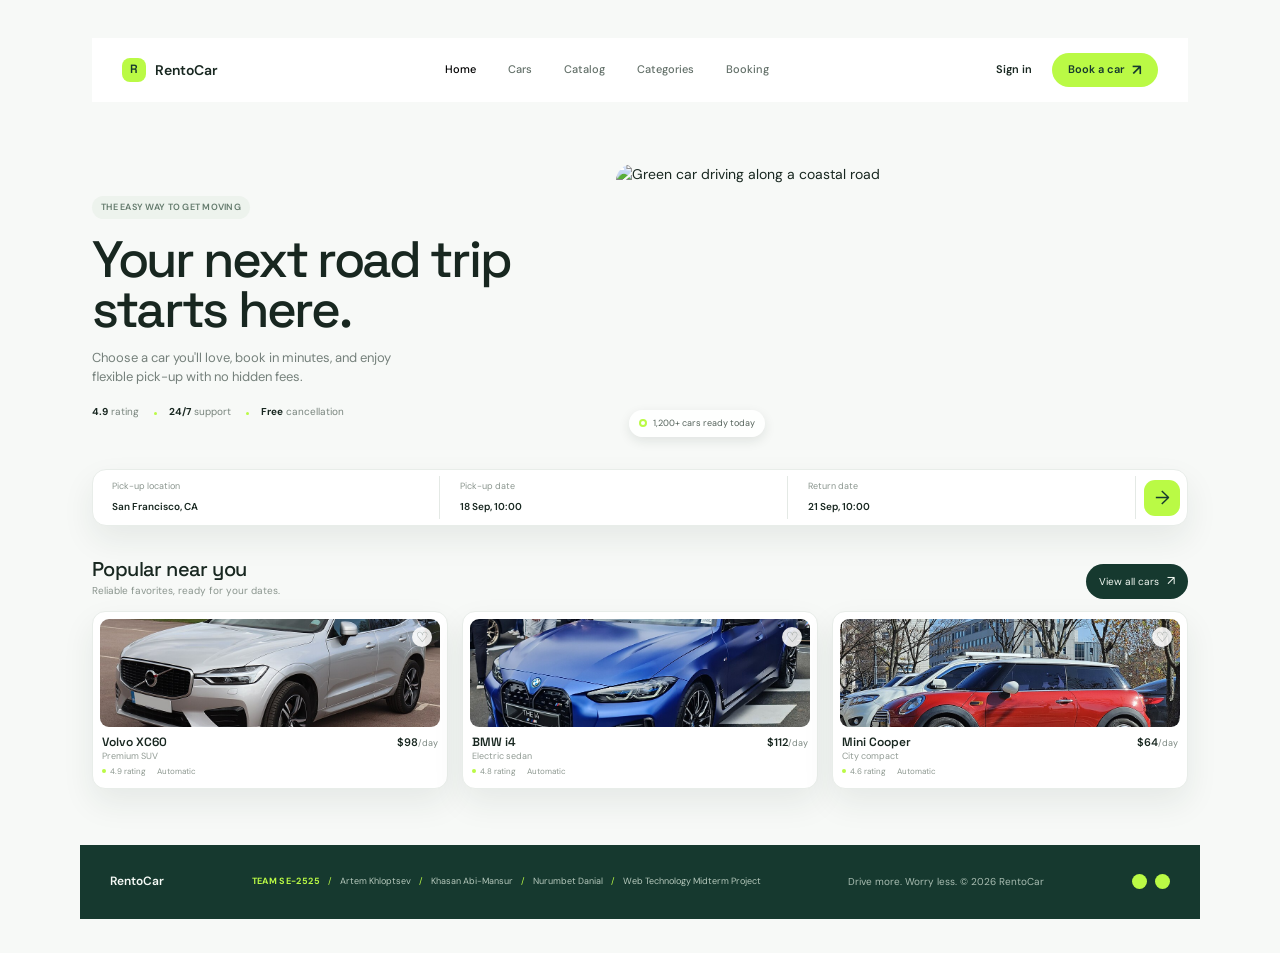
==== index.html @ f7f9e3fb "feat: add model-specific car photos" ====
<!doctype html>
<html lang="en">
  <head>
    <meta charset="UTF-8" />
    <meta name="viewport" content="width=device-width, initial-scale=1.0" />
    <meta
      name="description"
      content="RentoCar makes your next road trip easy with flexible car rentals." />
    <title>RentoCar | Your next road trip starts here</title>
    <link rel="preconnect" href="https://fonts.googleapis.com" />
    <link rel="preconnect" href="https://fonts.gstatic.com" crossorigin />
    <link
      href="https://fonts.googleapis.com/css2?family=DM+Sans:wght@400;500;600;700&family=Space+Grotesk:wght@500;600;700&display=swap"
      rel="stylesheet" />
    <link
      href="https://cdn.jsdelivr.net/npm/bootstrap@5.3.3/dist/css/bootstrap.min.css"
      rel="stylesheet" />
    <link rel="stylesheet" href="/assets/css/base.css" />
    <link rel="stylesheet" href="/assets/css/home.css" />
  </head>
  <body>
    <header class="site-header">
      <div class="container">
        <nav
          class="navbar navbar-expand-lg site-nav"
          aria-label="Main navigation">
          <a class="brand" href="index.html" aria-label="RentoCar home">
            <span class="brand-mark" aria-hidden="true">R</span>
            <span>RentoCar</span>
          </a>
          <button
            class="navbar-toggler"
            type="button"
            data-bs-toggle="collapse"
            data-bs-target="#mainMenu"
            aria-controls="mainMenu"
            aria-expanded="false"
            aria-label="Toggle navigation">
            <span class="navbar-toggler-icon"></span>
          </button>
          <div class="collapse navbar-collapse" id="mainMenu">
            <ul class="navbar-nav mx-auto gap-lg-3">
              <li class="nav-item">
                <a class="nav-link active" aria-current="page" href="index.html"
                  >Home</a
                >
              </li>
              <li class="nav-item">
                <a class="nav-link" href="cars.html">Cars</a>
              </li>
              <li class="nav-item">
                <a class="nav-link" href="catolog.html">Catalog</a>
              </li>
              <li class="nav-item">
                <a class="nav-link" href="categories.html">Categories</a>
              </li>
              <li class="nav-item">
                <a class="nav-link" href="booking.html">Booking</a>
              </li>
            </ul>
            <a class="sign-in" href="booking.html">Sign in</a>
            <a class="button button-primary nav-cta" href="booking.html"
              >Book a car <span aria-hidden="true">&#8599;</span></a
            >
          </div>
        </nav>
      </div>
    </header>

    <main>
      <section class="hero container" aria-labelledby="hero-title">
        <div class="hero-copy">
          <p class="eyebrow">The easy way to get moving</p>
          <h1 id="hero-title">Your next road trip<br />starts here.</h1>
          <p class="hero-description">
            Choose a car you'll love, book in minutes, and enjoy flexible
            pick-up with no hidden fees.
          </p>
          <ul class="trust-list" aria-label="RentoCar benefits">
            <li><strong>4.9</strong> rating</li>
            <li><strong>24/7</strong> support</li>
            <li><strong>Free</strong> cancellation</li>
          </ul>
        </div>
        <div class="hero-visual">
          <img
            src="https://images.unsplash.com/photo-1500530855697-b586d89ba3ee?auto=format&fit=crop&w=1200&q=85"
            alt="Green car driving along a coastal road" />
          <span class="availability-badge"
            ><span class="badge-dot" aria-hidden="true"></span> 1,200+ cars
            ready today</span
          >
        </div>
      </section>

      <section class="search-panel container" aria-label="Find a rental car">
        <form class="search-form" action="cars.html" method="get">
          <label class="search-field">
            <span>Pick-up location</span>
            <input
              type="text"
              name="location"
              value="San Francisco, CA"
              required />
          </label>
          <label class="search-field">
            <span>Pick-up date</span>
            <input type="text" name="pickup" value="18 Sep, 10:00" required />
          </label>
          <label class="search-field">
            <span>Return date</span>
            <input type="text" name="return" value="21 Sep, 10:00" required />
          </label>
          <button
            class="search-button"
            type="submit"
            aria-label="Search available cars">
            &#8594;
          </button>
        </form>
      </section>

      <section class="popular container" aria-labelledby="popular-title">
        <div class="section-heading">
          <div>
            <h2 id="popular-title">Popular near you</h2>
            <p>Reliable favorites, ready for your dates.</p>
          </div>
          <a class="text-link" href="cars.html"
            >View all cars <span aria-hidden="true">&#8599;</span></a
          >
        </div>
        <div class="car-grid">
          <article class="car-card">
            <div class="car-image-wrap">
              <img
                src="assets/images/cars/volvo_xc60.jpg"
                alt="Volvo XC60" />
              <button
                class="favorite-button"
                type="button"
                aria-label="Add Volvo XC60 to favorites">
                &#9825;
              </button>
            </div>
            <div class="car-details">
              <div>
                <h3>Volvo XC60</h3>
                <p>Premium SUV</p>
              </div>
              <strong>$98<small>/day</small></strong>
            </div>
            <div class="car-meta">
              <span>4.9 rating</span><span>Automatic</span>
            </div>
          </article>
          <article class="car-card">
            <div class="car-image-wrap">
              <img
                src="assets/images/cars/bmw_i4.jpg"
                alt="BMW i4" />
              <button
                class="favorite-button"
                type="button"
                aria-label="Add BMW i4 to favorites">
                &#9825;
              </button>
            </div>
            <div class="car-details">
              <div>
                <h3>BMW i4</h3>
                <p>Electric sedan</p>
              </div>
              <strong>$112<small>/day</small></strong>
            </div>
            <div class="car-meta">
              <span>4.8 rating</span><span>Automatic</span>
            </div>
          </article>
          <article class="car-card">
            <div class="car-image-wrap">
              <img
                src="assets/images/cars/mini_cooper.jpg"
                alt="Mini Cooper" />
              <button
                class="favorite-button"
                type="button"
                aria-label="Add Mini Cooper to favorites">
                &#9825;
              </button>
            </div>
            <div class="car-details">
              <div>
                <h3>Mini Cooper</h3>
                <p>City compact</p>
              </div>
              <strong>$64<small>/day</small></strong>
            </div>
            <div class="car-meta">
              <span>4.6 rating</span><span>Automatic</span>
            </div>
          </article>
        </div>
      </section>
    </main>

    <footer class="site-footer">
      <div class="container footer-content">
        <a class="footer-brand" href="index.html">RentoCar</a>
        <div class="footer-team">
          <span class="footer-team-label">Team SE-2525</span>
          <span>Artem Khloptsev</span>
          <span>Khasan Abi-Mansur</span>
          <span>Nurumbet Danial</span>
          <span>Web Technology Midterm Project</span>
        </div>
        <p>Drive more. Worry less. &copy; 2026 RentoCar</p>
        <div class="footer-dots" aria-hidden="true">
          <span></span><span></span>
        </div>
      </div>
    </footer>

    <script src="https://cdn.jsdelivr.net/npm/bootstrap@5.3.3/dist/js/bootstrap.bundle.min.js"></script>
  </body>
</html>
---- assets/css/base.css ----
:root {
  --ink: #182720;
  --muted: #75807b;
  --line: #e4e9e5;
  --paper: #f7f9f7;
  --white: #ffffff;
  --lime: #bafa45;
  --deep-green: #16392f;
  --container: 1120px;
  --radius-lg: 18px;
  --shadow: 0 14px 32px rgba(31, 54, 44, 0.08);
}

* {
  box-sizing: border-box;
}

html {
  scroll-behavior: smooth;
}

body {
  margin: 0;
  color: var(--ink);
  background: var(--paper);
  font-family: "DM Sans", sans-serif;
  font-size: 14px;
  line-height: 1.45;
}

h1,
h2,
h3,
p {
  margin-top: 0;
}
h1,
h2,
h3 {
  font-family: "Space Grotesk", sans-serif;
}
a {
  color: inherit;
  text-decoration: none;
}
img {
  display: block;
  max-width: 100%;
}

.container {
  max-width: var(--container);
}

.site-header {
  padding: 38px 0 0;
}
.site-nav {
  min-height: 64px;
  padding: 0 30px;
  background: var(--white);
}
.brand,
.footer-brand {
  display: inline-flex;
  align-items: center;
  gap: 9px;
  font-weight: 600;
}
.brand-mark {
  display: grid;
  width: 24px;
  height: 24px;
  place-items: center;
  border-radius: 8px;
  color: var(--deep-green);
  background: var(--lime);
  font-family: "Space Grotesk", sans-serif;
  font-size: 12px;
}
.nav-link {
  color: #637069;
  font-size: 11px;
  font-weight: 500;
}
.nav-link:hover,
.nav-link.active {
  color: var(--ink);
}
.sign-in {
  margin-right: 20px;
  font-size: 11px;
  font-weight: 600;
}
.button {
  display: inline-flex;
  align-items: center;
  justify-content: center;
  border: 0;
  border-radius: 999px;
  font-size: 11px;
  font-weight: 600;
  transition:
    transform 160ms ease,
    background 160ms ease;
}
.button:hover {
  transform: translateY(-2px);
}
.button-primary {
  min-height: 34px;
  padding: 0 16px;
  background: var(--lime);
  color: var(--deep-green);
}
.button-primary span {
  margin-left: 7px;
  font-size: 15px;
  line-height: 0;
}

.site-footer {
  margin-top: 56px;
  padding-bottom: 34px;
}
.footer-content {
  min-height: 74px;
  display: flex;
  align-items: center;
  justify-content: space-between;
  padding: 0 30px;
  color: #dce8df;
  background: var(--deep-green);
}
.footer-brand {
  color: #f6fbf7;
  font-size: 12px;
}
.footer-team {
  display: flex;
  align-items: center;
  justify-content: center;
  gap: 8px;
  color: #b6c9bd;
  font-size: 9px;
  text-align: center;
}
.footer-team span + span::before {
  margin-right: 8px;
  color: var(--lime);
  content: "/";
}
.footer-team-label {
  color: var(--lime);
  font-weight: 700;
  letter-spacing: 0.04em;
  text-transform: uppercase;
}
.footer-content p {
  margin: 0;
  color: #a9bdb2;
  font-size: 10px;
}
.footer-dots {
  display: flex;
  gap: 8px;
}
.footer-dots span {
  width: 15px;
  height: 15px;
  border-radius: 50%;
  background: var(--lime);
}

@media (max-width: 991px) {
  .site-header {
    padding-top: 20px;
  }
  .site-nav {
    padding: 0 20px;
  }
  .navbar-collapse {
    padding: 18px 0;
  }
  .navbar-nav {
    gap: 4px !important;
  }
  .sign-in {
    display: inline-block;
    margin: 14px 0;
  }
  .nav-cta {
    width: fit-content;
  }
}

@media (max-width: 575px) {
  .container {
    padding-right: 18px;
    padding-left: 18px;
  }
  .site-nav {
    margin: 0;
    padding: 0 16px;
  }
  .footer-content {
    min-height: 94px;
    padding: 20px 18px;
    align-items: flex-start;
    flex-wrap: wrap;
    gap: 12px;
  }
  .footer-content p {
    order: 3;
    flex-basis: 100%;
  }
  .footer-team {
    order: 2;
    flex-basis: 100%;
    flex-wrap: wrap;
    gap: 4px 8px;
    justify-content: flex-start;
    text-align: left;
  }
  .footer-team span + span::before {
    margin-right: 8px;
  }
}
---- assets/css/home.css ----
.hero {
  display: flex;
  align-items: center;
  gap: 56px;
  padding-top: 62px;
}
.hero-copy {
  flex: 0 1 45%;
}
.eyebrow {
  display: inline-block;
  margin-bottom: 16px;
  padding: 5px 9px;
  border-radius: 999px;
  color: #637a6c;
  background: #edf3ed;
  font-size: 9px;
  font-weight: 600;
  letter-spacing: 0.03em;
  text-transform: uppercase;
}
.hero h1 {
  margin-bottom: 13px;
  font-size: clamp(38px, 4vw, 54px);
  font-weight: 500;
  letter-spacing: -0.045em;
  line-height: 0.99;
}
.hero-description {
  max-width: 330px;
  margin-bottom: 18px;
  color: var(--muted);
  font-size: 13px;
}
.trust-list {
  display: flex;
  flex-wrap: wrap;
  gap: 15px;
  margin: 0;
  padding: 0;
  list-style: none;
  color: #78847d;
  font-size: 10px;
}
.trust-list li + li {
  position: relative;
  padding-left: 15px;
}
.trust-list li + li::before {
  position: absolute;
  left: 0;
  content: "";
  width: 3px;
  height: 3px;
  top: 7px;
  border-radius: 50%;
  background: var(--lime);
}
.trust-list strong {
  color: var(--ink);
}
.hero-visual {
  position: relative;
  flex: 1 1 55%;
}
.hero-visual img {
  width: 100%;
  height: 286px;
  border-radius: 17px;
  object-fit: cover;
}
.availability-badge {
  position: absolute;
  bottom: 13px;
  left: 13px;
  display: inline-flex;
  align-items: center;
  gap: 6px;
  padding: 7px 10px;
  border-radius: 999px;
  background: rgba(255, 255, 255, 0.94);
  box-shadow: 0 4px 12px rgba(18, 35, 27, 0.1);
  color: #55635b;
  font-size: 9px;
}
.badge-dot {
  width: 8px;
  height: 8px;
  border: 2px solid var(--lime);
  border-radius: 50%;
}

.search-panel {
  position: relative;
  z-index: 1;
  margin-top: 19px;
}
.search-form {
  display: flex;
  align-items: center;
  gap: 8px;
  padding: 6px 7px;
  border: 1px solid #e8ede9;
  border-radius: 14px;
  background: var(--white);
  box-shadow: var(--shadow);
}
.search-field {
  flex: 1;
  min-width: 0;
  padding: 4px 12px;
  border-right: 1px solid var(--line);
}
.search-field span {
  display: block;
  margin-bottom: 2px;
  color: #8a958e;
  font-size: 9px;
}
.search-field input {
  width: 100%;
  padding: 0;
  border: 0;
  outline: 0;
  color: var(--ink);
  background: transparent;
  font:
    600 10px "DM Sans",
    sans-serif;
}
.search-button {
  flex: 0 0 36px;
  width: 36px;
  height: 36px;
  border: 0;
  border-radius: 11px;
  color: var(--deep-green);
  background: var(--lime);
  font-size: 19px;
  cursor: pointer;
}

.popular {
  padding-top: 31px;
}
.section-heading {
  display: flex;
  align-items: flex-end;
  justify-content: space-between;
  margin-bottom: 12px;
}
.section-heading h2 {
  margin-bottom: 3px;
  font-size: 20px;
  font-weight: 500;
  letter-spacing: -0.03em;
}
.section-heading p {
  margin: 0;
  color: #8a958e;
  font-size: 10px;
}
.text-link {
  padding: 8px 13px;
  border-radius: 999px;
  color: #f5fbf5;
  background: var(--deep-green);
  font-size: 10px;
}
.text-link span {
  margin-left: 5px;
  font-size: 13px;
}
.car-grid {
  display: grid;
  grid-template-columns: repeat(3, minmax(0, 1fr));
  gap: 14px;
}
.car-card {
  padding: 7px 7px 10px;
  border: 1px solid #e8ede9;
  border-radius: 13px;
  background: var(--white);
  box-shadow: var(--shadow);
}
.car-image-wrap {
  position: relative;
}
.car-image-wrap img {
  width: 100%;
  height: 108px;
  border-radius: 9px;
  object-fit: cover;
}
.favorite-button {
  position: absolute;
  top: 8px;
  right: 8px;
  width: 20px;
  height: 20px;
  padding: 0;
  border: 0;
  border-radius: 50%;
  color: #87928b;
  background: rgba(255, 255, 255, 0.88);
  font-size: 14px;
  line-height: 20px;
  cursor: pointer;
}
.car-details {
  display: flex;
  justify-content: space-between;
  gap: 8px;
  padding: 8px 2px 3px;
}
.car-details h3 {
  margin-bottom: 1px;
  font-size: 12px;
  font-weight: 600;
}
.car-details p {
  margin: 0;
  color: #919b94;
  font-size: 9px;
}
.car-details > strong {
  white-space: nowrap;
  font-size: 11px;
  font-weight: 600;
}
.car-details small {
  color: #7b8780;
  font-size: 9px;
  font-weight: 400;
}
.car-meta {
  display: flex;
  gap: 11px;
  padding: 0 2px;
  color: #8c978f;
  font-size: 8px;
}
.car-meta span:first-child::before {
  display: inline-block;
  width: 4px;
  height: 4px;
  margin: 0 4px 1px 0;
  border-radius: 50%;
  background: var(--lime);
  content: "";
}

@media (max-width: 991px) {
  .hero {
    gap: 32px;
    padding-top: 42px;
  }
  .hero-visual img {
    height: 250px;
  }
}

@media (max-width: 575px) {
  .hero {
    display: block;
    padding-top: 36px;
  }
  .hero-copy {
    margin-bottom: 28px;
  }
  .hero h1 {
    font-size: 42px;
  }
  .hero-visual img {
    height: 230px;
  }
  .search-form {
    display: grid;
    grid-template-columns: 1fr 1fr;
    gap: 3px;
    padding: 8px;
  }
  .search-field {
    border-right: 0;
    border-bottom: 1px solid var(--line);
    padding: 6px 8px;
  }
  .search-field:last-of-type {
    grid-column: 1 / 3;
  }
  .search-button {
    grid-column: 2;
    grid-row: 2;
    justify-self: end;
    margin-top: -43px;
  }
  .section-heading {
    align-items: flex-start;
    gap: 15px;
  }
  .text-link {
    white-space: nowrap;
  }
  .car-grid {
    grid-template-columns: 1fr;
  }
  .car-image-wrap img {
    height: 170px;
  }
}
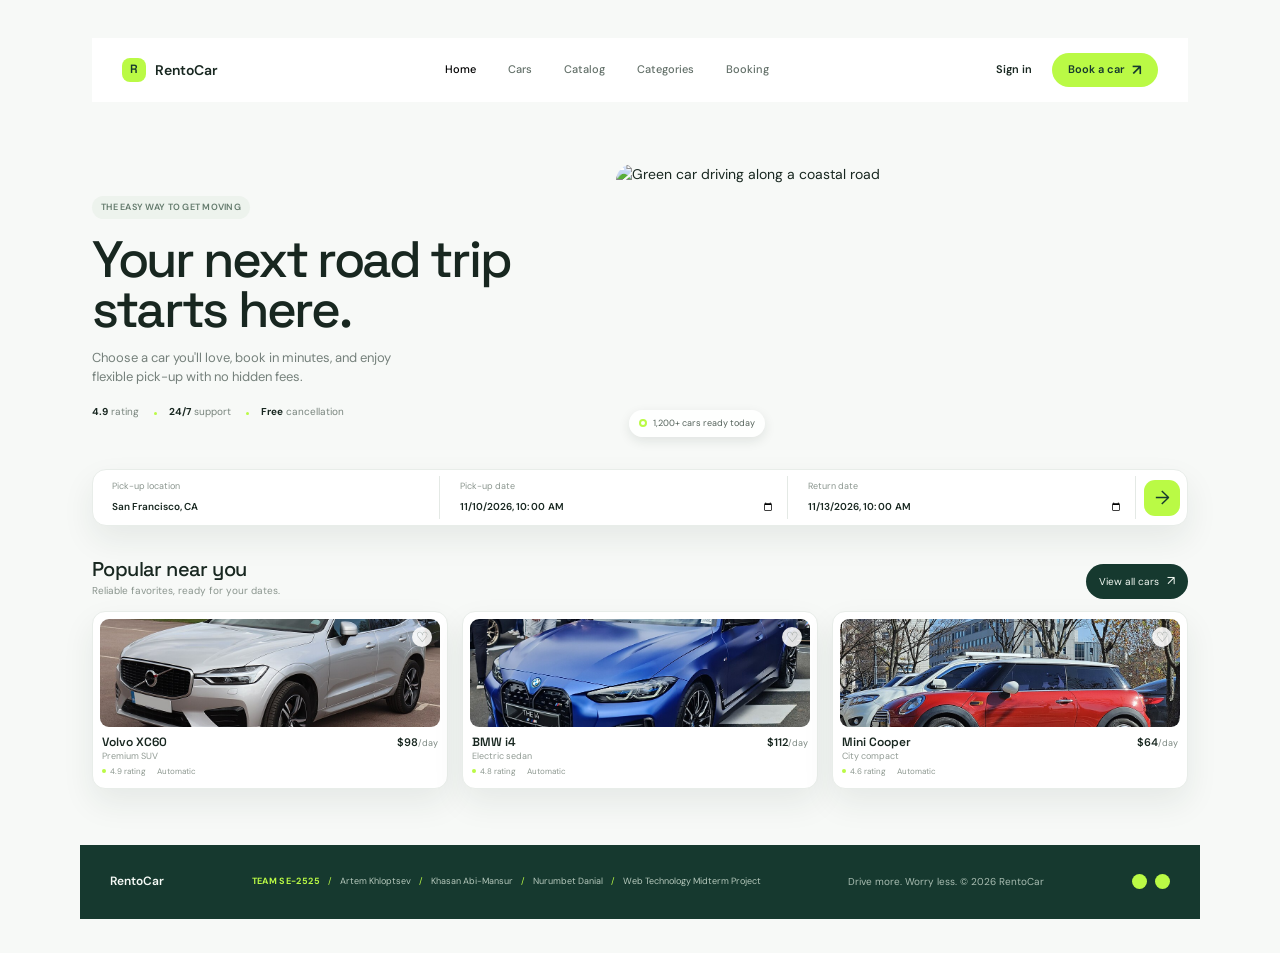
==== commit c292a252: "save trip details in home to use them in booking" ====
--- a/index.html
+++ b/index.html
@@ -105,11 +105,11 @@
           </label>
           <label class="search-field">
             <span>Pick-up date</span>
-            <input type="text" name="pickup" value="18 Sep, 10:00" required />
+            <input type="datetime-local" name="pickup" value="2026-11-10T10:00" required />
           </label>
           <label class="search-field">
             <span>Return date</span>
-            <input type="text" name="return" value="21 Sep, 10:00" required />
+            <input type="datetime-local" name="return" value="2026-11-13T10:00" required />
           </label>
           <button
             class="search-button"
@@ -222,5 +222,6 @@
     </footer>
 
     <script src="https://cdn.jsdelivr.net/npm/bootstrap@5.3.3/dist/js/bootstrap.bundle.min.js"></script>
+    <script src="assets/js/search.js"></script>
   </body>
 </html>
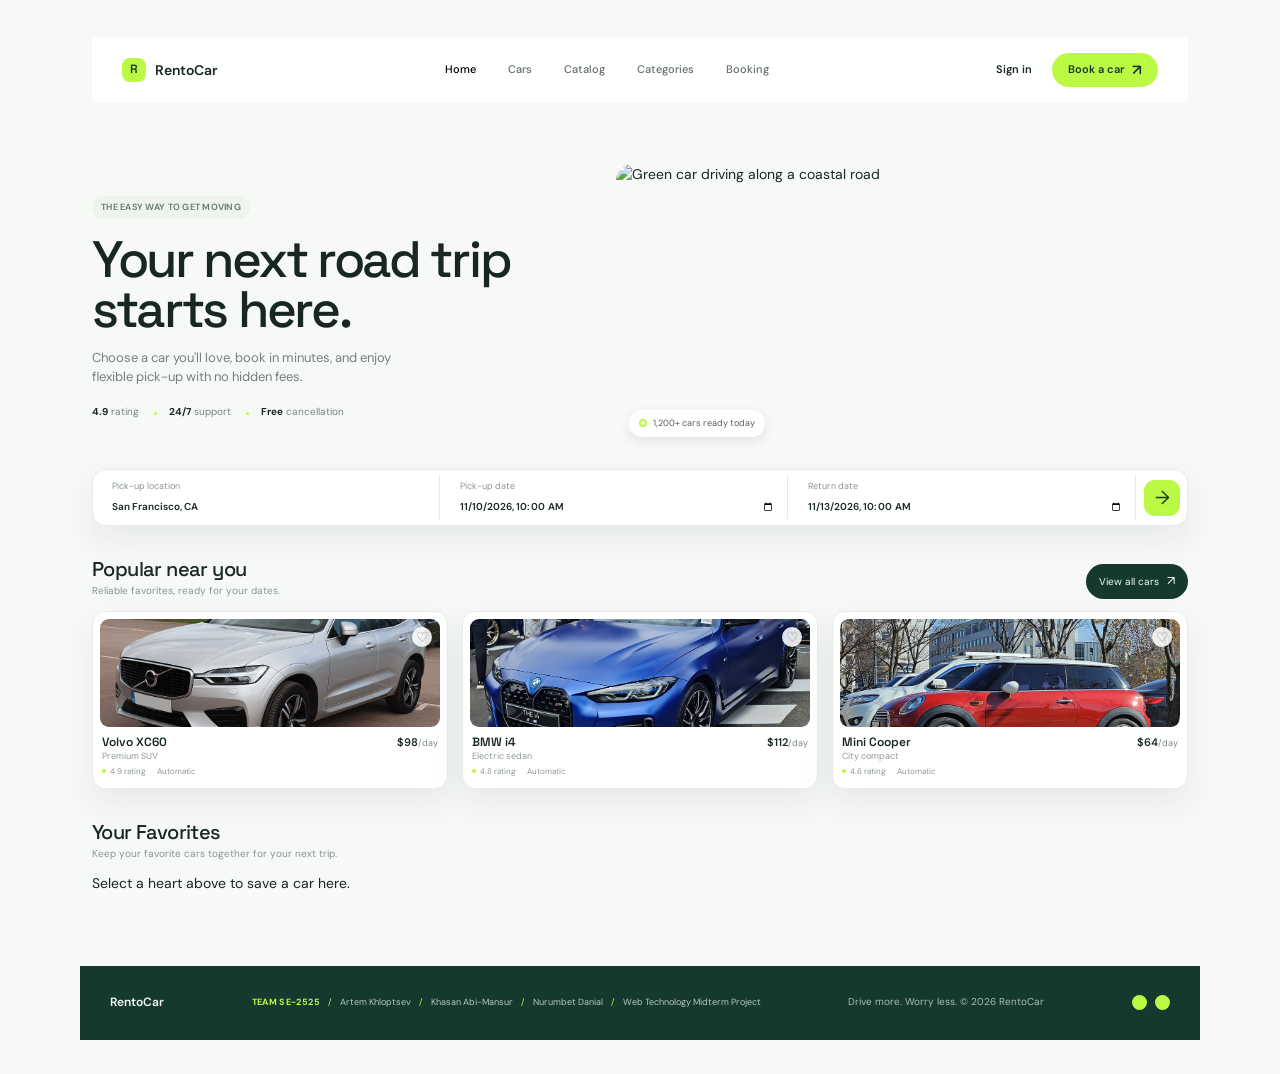
==== commit 81d35f4c: "included these new scripts in to the index" ====
--- a/index.html
+++ b/index.html
@@ -15,8 +15,10 @@
     <link
       href="https://cdn.jsdelivr.net/npm/bootstrap@5.3.3/dist/css/bootstrap.min.css"
       rel="stylesheet" />
-    <link rel="stylesheet" href="/assets/css/base.css" />
-    <link rel="stylesheet" href="/assets/css/home.css" />
+
+    
+    <link rel="stylesheet" href="assets/css/base.css" />
+    <link rel="stylesheet" href="assets/css/home.css" />
   </head>
   <body>
     <header class="site-header">
@@ -131,7 +133,8 @@
           >
         </div>
         <div class="car-grid">
-          <article class="car-card">
+
+          <article class="car-card" data-car-id="4">
             <div class="car-image-wrap">
               <img
                 src="assets/images/cars/volvo_xc60.jpg"
@@ -139,7 +142,8 @@
               <button
                 class="favorite-button"
                 type="button"
-                aria-label="Add Volvo XC60 to favorites">
+                aria-label="Volvo XC60 favorite"
+                aria-pressed="false">
                 &#9825;
               </button>
             </div>
@@ -154,7 +158,8 @@
               <span>4.9 rating</span><span>Automatic</span>
             </div>
           </article>
-          <article class="car-card">
+
+          <article class="car-card" data-car-id="5">
             <div class="car-image-wrap">
               <img
                 src="assets/images/cars/bmw_i4.jpg"
@@ -162,7 +167,8 @@
               <button
                 class="favorite-button"
                 type="button"
-                aria-label="Add BMW i4 to favorites">
+                aria-label="BMW i4 favorite"
+                aria-pressed="false">
                 &#9825;
               </button>
             </div>
@@ -177,7 +183,8 @@
               <span>4.8 rating</span><span>Automatic</span>
             </div>
           </article>
-          <article class="car-card">
+
+          <article class="car-card" data-car-id="6">
             <div class="car-image-wrap">
               <img
                 src="assets/images/cars/mini_cooper.jpg"
@@ -185,7 +192,8 @@
               <button
                 class="favorite-button"
                 type="button"
-                aria-label="Add Mini Cooper to favorites">
+                aria-label="Mini Cooper favorite"
+                aria-pressed="false">
                 &#9825;
               </button>
             </div>
@@ -202,7 +210,38 @@
           </article>
         </div>
       </section>
+
+      <section class="popular container" aria-labelledby="favorites-title">
+        <div class="section-heading">
+          <div>
+            <h2 id="favorites-title">Your Favorites</h2>
+            <p>Keep your favorite cars together for your next trip.</p>
+          </div>
+        </div>
+        <p id="favorites-empty" tabindex="-1">
+          Select a heart above to save a car here.
+        </p>
+        <div id="favorites-grid" class="car-grid"></div>
+      </section>
     </main>
+
+    
+    <template id="favorite-card-template">
+      <article class="car-card">
+        <div class="car-image-wrap">
+          <img loading="lazy" alt="" />
+          <button class="favorite-button" type="button"></button>
+        </div>
+        <div class="car-details">
+          <div>
+            <h3></h3>
+            <p></p>
+          </div>
+          <strong><span class="favorite-price"></span><small>/day</small></strong>
+        </div>
+        <div class="car-meta"><span></span></div>
+      </article>
+    </template>
 
     <footer class="site-footer">
       <div class="container footer-content">
@@ -223,5 +262,9 @@
 
     <script src="https://cdn.jsdelivr.net/npm/bootstrap@5.3.3/dist/js/bootstrap.bundle.min.js"></script>
     <script src="assets/js/search.js"></script>
+
+    
+    <script src="assets/js/carsData.js"></script>
+    <script src="assets/js/favorites.js"></script>
   </body>
-</html>
+</html>
--- a/assets/css/home.css
+++ b/assets/css/home.css
@@ -308,3 +308,7 @@
     height: 170px;
   }
 }
+
+.favorite-button[aria-pressed="true"] {
+  color: #fb2a62;
+}
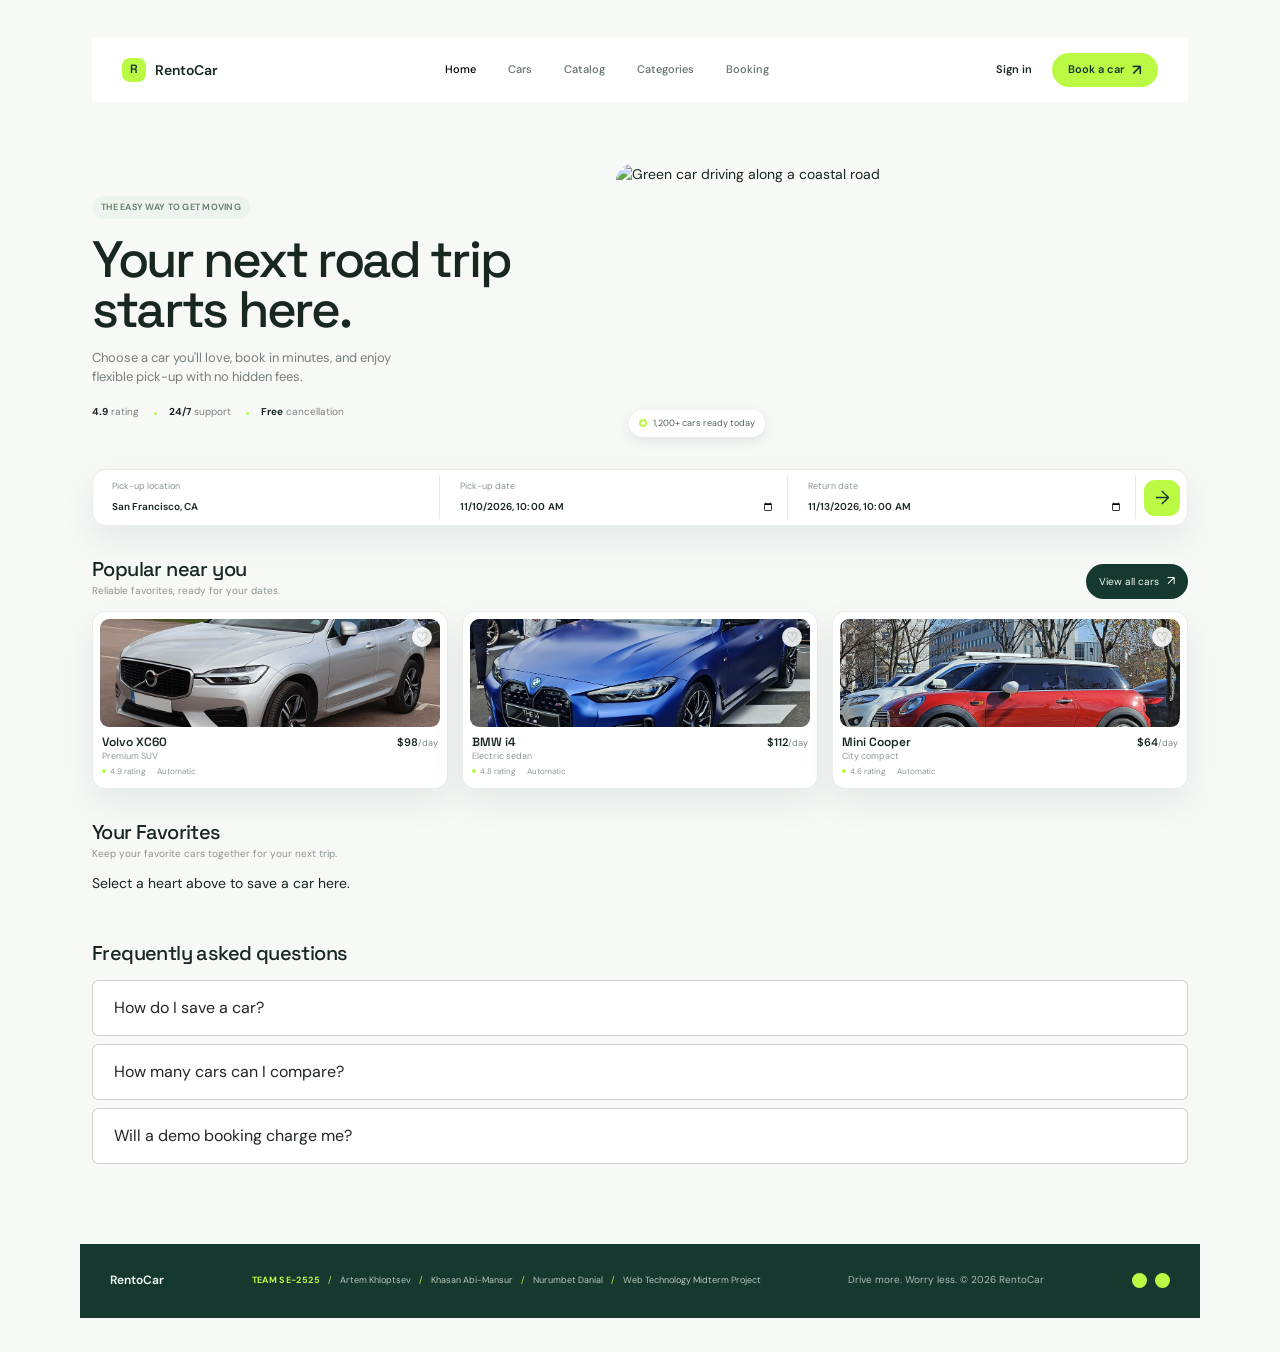
==== commit dd105127: "added FAQ in the home page" ====
--- a/index.html
+++ b/index.html
@@ -15,8 +15,6 @@
     <link
       href="https://cdn.jsdelivr.net/npm/bootstrap@5.3.3/dist/css/bootstrap.min.css"
       rel="stylesheet" />
-
-    
     <link rel="stylesheet" href="assets/css/base.css" />
     <link rel="stylesheet" href="assets/css/home.css" />
   </head>
@@ -133,7 +131,6 @@
           >
         </div>
         <div class="car-grid">
-
           <article class="car-card" data-car-id="4">
             <div class="car-image-wrap">
               <img
@@ -223,9 +220,61 @@
         </p>
         <div id="favorites-grid" class="car-grid"></div>
       </section>
+
+     
+      <section class="popular container pb-4" aria-labelledby="faq-title">
+        <div class="section-heading">
+          <h2 id="faq-title">Frequently asked questions</h2>
+        </div>
+
+        <div class="card p-2 mb-2">
+          <button
+            class="faq-question btn text-start"
+            type="button"
+            aria-expanded="false"
+            aria-controls="faq-saved">
+            How do I save a car?
+          </button>
+          <p class="faq-answer px-3 mb-2" id="faq-saved">
+            Select the heart on a car card. Your favorites are saved in this browser.
+          </p>
+        </div>
+
+        <div class="card p-2 mb-2">
+          <button
+            class="faq-question btn text-start"
+            type="button"
+            aria-expanded="false"
+            aria-controls="faq-compare">
+            How many cars can I compare?
+          </button>
+          <p class="faq-answer px-3 mb-2" id="faq-compare">
+            You can compare up to three cars on the Catalog page.
+          </p>
+        </div>
+
+        <div class="card p-2">
+          <button
+            class="faq-question btn text-start"
+            type="button"
+            aria-expanded="false"
+            aria-controls="faq-booking">
+            Will a demo booking charge me?
+          </button>
+          <p class="faq-answer px-3 mb-2" id="faq-booking">
+            The booking form demonstrates the rental process without collecting a payment.
+          </p>
+        </div>
+      </section>
     </main>
 
     
+    <div id="favorite-announcement" class="visually-hidden" role="status"></div>
+    <p
+      id="favorite-notice"
+      class="position-fixed bottom-0 end-0 m-3 p-3 rounded shadow bg-success text-white"
+      aria-hidden="true"></p>
+
     <template id="favorite-card-template">
       <article class="car-card">
         <div class="car-image-wrap">
@@ -262,9 +311,14 @@
 
     <script src="https://cdn.jsdelivr.net/npm/bootstrap@5.3.3/dist/js/bootstrap.bundle.min.js"></script>
     <script src="assets/js/search.js"></script>
-
-    
     <script src="assets/js/carsData.js"></script>
     <script src="assets/js/favorites.js"></script>
+
+    
+    <script
+      src="https://code.jquery.com/jquery-3.7.1.min.js"
+      integrity="sha256-/JqT3SQfawRcv/BIHPThkBvs0OEvtFFmqPF/lYI/Cxo="
+      crossorigin="anonymous"></script>
+    <script src="assets/js/jqueryUi.js"></script>
   </body>
 </html>
--- a/assets/css/home.css
+++ b/assets/css/home.css
@@ -311,4 +311,13 @@
 
 .favorite-button[aria-pressed="true"] {
   color: #fb2a62;
+}
+
+.faq-answer,
+#favorite-notice {
+  display: none;
+}
+
+#favorite-notice {
+  z-index: 10;
 }
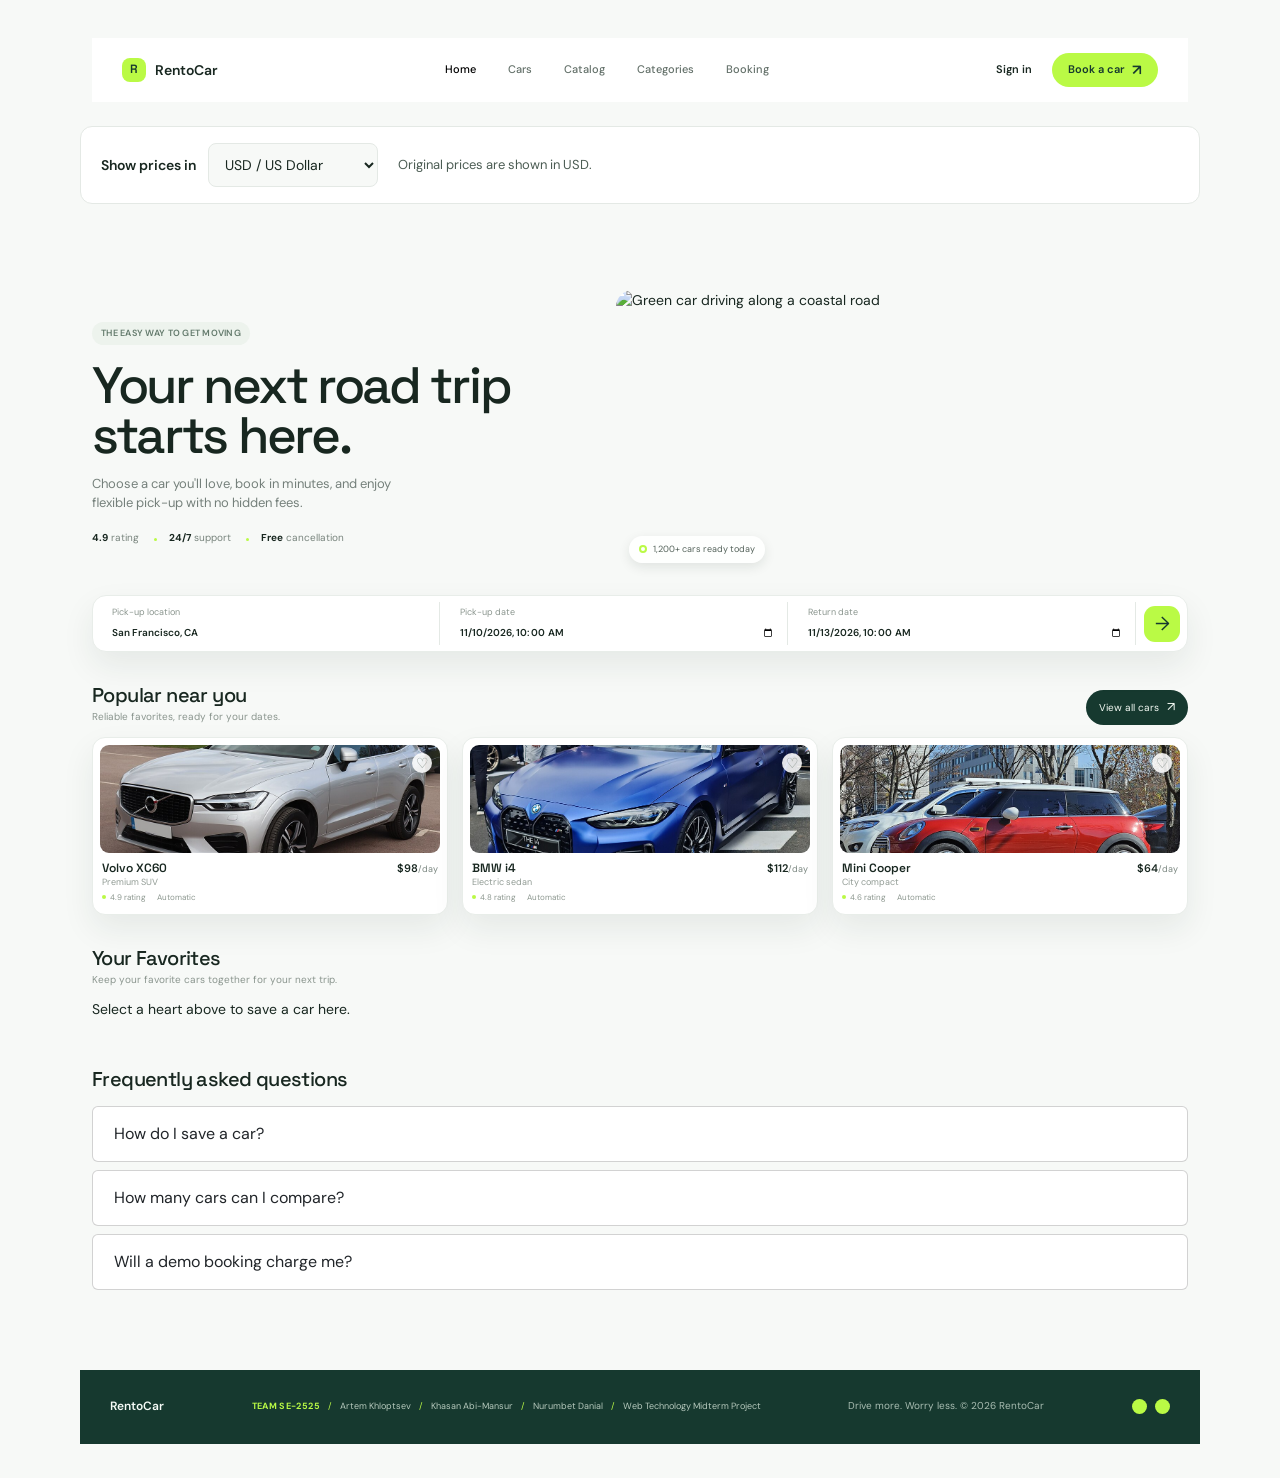
==== commit 6183154c: "feat(currency): convert catalog and booking prices" ====
--- a/index.html
+++ b/index.html
@@ -2,6 +2,7 @@
 <html lang="en">
   <head>
     <meta charset="UTF-8" />
+    <link rel="icon" type="image/svg+xml" href="assets/images/favicon.svg" />
     <meta name="viewport" content="width=device-width, initial-scale=1.0" />
     <meta
       name="description"
@@ -17,6 +18,7 @@
       rel="stylesheet" />
     <link rel="stylesheet" href="assets/css/base.css" />
     <link rel="stylesheet" href="assets/css/home.css" />
+    <link rel="stylesheet" href="assets/css/currency.css" />
   </head>
   <body>
     <header class="site-header">
@@ -68,6 +70,19 @@
     </header>
 
     <main>
+      <section class="currency-panel container" data-currency-panel aria-label="Price currency">
+        <div class="currency-control">
+          <label for="priceCurrency">Show prices in</label>
+          <select id="priceCurrency" data-currency-select aria-describedby="currencyStatus">
+            <option value="USD">USD / US Dollar</option>
+            <option value="EUR" disabled>EUR / Euro</option>
+            <option value="GBP" disabled>GBP / British Pound</option>
+          </select>
+        </div>
+        <p class="currency-status" id="currencyStatus" data-currency-status role="status" aria-live="polite" aria-atomic="true">Original prices are shown in USD.</p>
+        <button class="currency-retry" type="button" data-currency-retry hidden>Try again</button>
+      </section>
+
       <section class="hero container" aria-labelledby="hero-title">
         <div class="hero-copy">
           <p class="eyebrow">The easy way to get moving</p>
@@ -149,7 +164,7 @@
                 <h3>Volvo XC60</h3>
                 <p>Premium SUV</p>
               </div>
-              <strong>$98<small>/day</small></strong>
+              <strong><span data-price-usd="98">$98</span><small>/day</small></strong>
             </div>
             <div class="car-meta">
               <span>4.9 rating</span><span>Automatic</span>
@@ -174,7 +189,7 @@
                 <h3>BMW i4</h3>
                 <p>Electric sedan</p>
               </div>
-              <strong>$112<small>/day</small></strong>
+              <strong><span data-price-usd="112">$112</span><small>/day</small></strong>
             </div>
             <div class="car-meta">
               <span>4.8 rating</span><span>Automatic</span>
@@ -199,7 +214,7 @@
                 <h3>Mini Cooper</h3>
                 <p>City compact</p>
               </div>
-              <strong>$64<small>/day</small></strong>
+              <strong><span data-price-usd="64">$64</span><small>/day</small></strong>
             </div>
             <div class="car-meta">
               <span>4.6 rating</span><span>Automatic</span>
@@ -310,15 +325,19 @@
     </footer>
 
     <script src="https://cdn.jsdelivr.net/npm/bootstrap@5.3.3/dist/js/bootstrap.bundle.min.js"></script>
-    <script src="assets/js/search.js"></script>
-    <script src="assets/js/carsData.js"></script>
-    <script src="assets/js/favorites.js"></script>
 
     
     <script
       src="https://code.jquery.com/jquery-3.7.1.min.js"
       integrity="sha256-/JqT3SQfawRcv/BIHPThkBvs0OEvtFFmqPF/lYI/Cxo="
       crossorigin="anonymous"></script>
+      <script src="assets/js/services/storageService.js"></script>
+    <script src="assets/js/models/Car.js"></script>
+    <script src="assets/js/carsData.js"></script>
+    <script src="assets/js/services/currencyService.js"></script>
+    <script src="assets/js/search.js"></script>
+    <script src="assets/js/favorites.js"></script>
     <script src="assets/js/jqueryUi.js"></script>
+    <script src="assets/js/currencyUi.js"></script>
   </body>
 </html>
--- a/assets/css/currency.css
+++ b/assets/css/currency.css
@@ -0,0 +1,37 @@
+.currency-panel {
+  display: flex;
+  align-items: center;
+  flex-wrap: wrap;
+  gap: 12px 20px;
+  margin-top: 24px;
+  margin-bottom: 24px;
+  padding: 16px 20px;
+  background: var(--white);
+  border: 1px solid var(--line);
+  border-radius: 12px;
+}
+
+.currency-control { display: flex; align-items: center; gap: 12px; }
+.currency-control label { font-weight: 600; }
+.currency-control select, .currency-retry {
+  min-height: 44px;
+  padding: 8px 12px;
+  border: 1px solid var(--line);
+  border-radius: 8px;
+  color: var(--ink);
+  background: var(--paper);
+  font: inherit;
+}
+.currency-control select:focus-visible, .currency-retry:focus-visible {
+  outline: 2px solid var(--deep-green);
+  outline-offset: 3px;
+}
+.currency-status { flex: 1 1 280px; margin: 0; color: #4b5c53; font-size: 13px; }
+.currency-retry { cursor: pointer; font-weight: 600; }
+.currency-retry:hover { background: var(--lime); }
+.currency-panel [hidden] { display: none; }
+.currency-panel[data-state="error"], .currency-panel[data-state="empty"] { border-color: #a8b5ac; }
+@media (max-width: 575px) {
+  .currency-panel { padding: 16px; }
+  .currency-status { flex-basis: 100%; }
+}
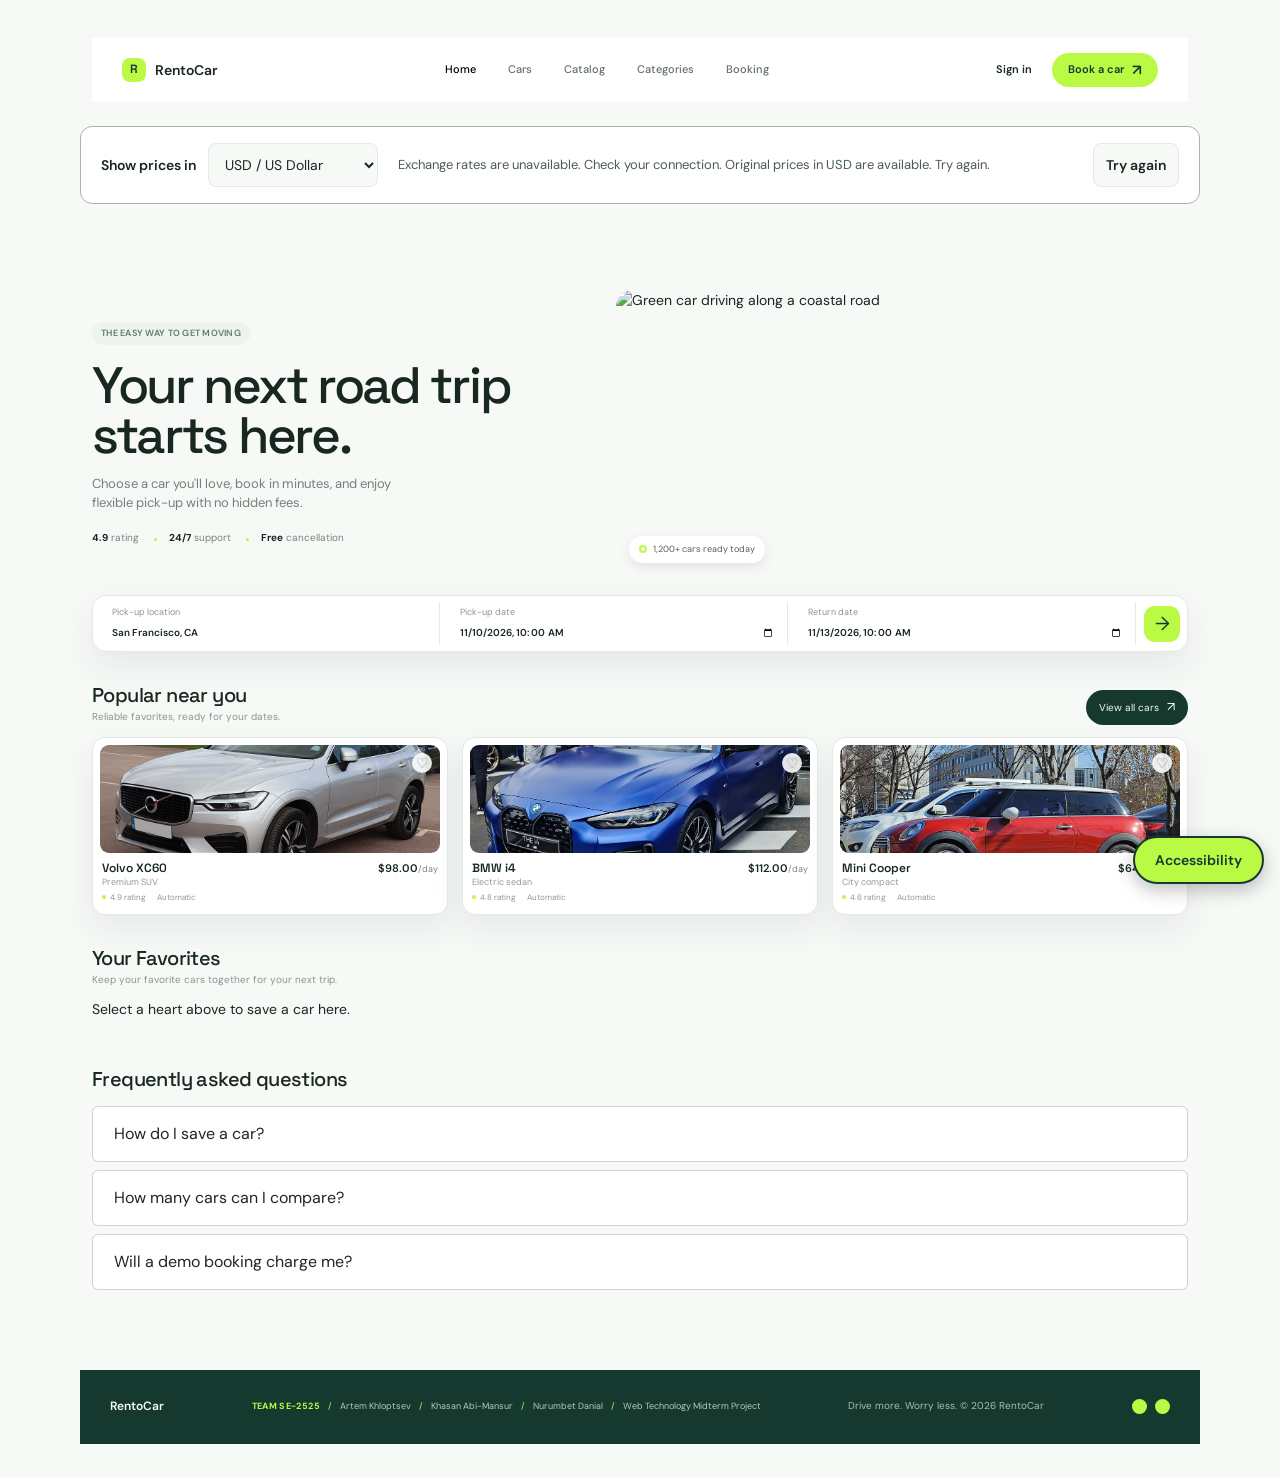
==== commit ceacf35d: "added persistent theme and text settings" ====
--- a/index.html
+++ b/index.html
@@ -19,6 +19,7 @@
     <link rel="stylesheet" href="assets/css/base.css" />
     <link rel="stylesheet" href="assets/css/home.css" />
     <link rel="stylesheet" href="assets/css/currency.css" />
+    <link rel="stylesheet" href="assets/css/preferences.css" />
   </head>
   <body>
     <header class="site-header">
@@ -339,5 +340,6 @@
     <script src="assets/js/favorites.js"></script>
     <script src="assets/js/jqueryUi.js"></script>
     <script src="assets/js/currencyUi.js"></script>
-  </body>
+      <script src="assets/js/accessibility.js"></script>
+</body>
 </html>
--- a/assets/css/base.css
+++ b/assets/css/base.css
@@ -58,7 +58,7 @@
 .site-nav {
   min-height: 64px;
   padding: 0 30px;
-  background: var(--white);
+  background: var(--surface, var(--white));
 }
 .brand,
 .footer-brand {
@@ -79,7 +79,7 @@
   font-size: 12px;
 }
 .nav-link {
-  color: #637069;
+  color: var(--text-soft, #637069);
   font-size: 11px;
   font-weight: 500;
 }
--- a/assets/css/home.css
+++ b/assets/css/home.css
@@ -12,8 +12,8 @@
   margin-bottom: 16px;
   padding: 5px 9px;
   border-radius: 999px;
-  color: #637a6c;
-  background: #edf3ed;
+  color: var(--text-soft, #637a6c);
+  background: var(--tint, #edf3ed);
   font-size: 9px;
   font-weight: 600;
   letter-spacing: 0.03em;
@@ -39,7 +39,7 @@
   margin: 0;
   padding: 0;
   list-style: none;
-  color: #78847d;
+  color: var(--text-soft, #78847d);
   font-size: 10px;
 }
 .trust-list li + li {
@@ -78,9 +78,9 @@
   gap: 6px;
   padding: 7px 10px;
   border-radius: 999px;
-  background: rgba(255, 255, 255, 0.94);
+  background: var(--surface-glass, rgba(255, 255, 255, 0.94));
   box-shadow: 0 4px 12px rgba(18, 35, 27, 0.1);
-  color: #55635b;
+  color: var(--text-soft, #55635b);
   font-size: 9px;
 }
 .badge-dot {
@@ -100,9 +100,9 @@
   align-items: center;
   gap: 8px;
   padding: 6px 7px;
-  border: 1px solid #e8ede9;
+  border: 1px solid var(--line);
   border-radius: 14px;
-  background: var(--white);
+  background: var(--surface, var(--white));
   box-shadow: var(--shadow);
 }
 .search-field {
@@ -114,7 +114,7 @@
 .search-field span {
   display: block;
   margin-bottom: 2px;
-  color: #8a958e;
+  color: var(--text-soft, #8a958e);
   font-size: 9px;
 }
 .search-field input {
@@ -157,7 +157,7 @@
 }
 .section-heading p {
   margin: 0;
-  color: #8a958e;
+  color: var(--text-soft, #8a958e);
   font-size: 10px;
 }
 .text-link {
@@ -178,9 +178,9 @@
 }
 .car-card {
   padding: 7px 7px 10px;
-  border: 1px solid #e8ede9;
+  border: 1px solid var(--line);
   border-radius: 13px;
-  background: var(--white);
+  background: var(--surface, var(--white));
   box-shadow: var(--shadow);
 }
 .car-image-wrap {
@@ -201,8 +201,8 @@
   padding: 0;
   border: 0;
   border-radius: 50%;
-  color: #87928b;
-  background: rgba(255, 255, 255, 0.88);
+  color: var(--text-soft, #87928b);
+  background: var(--surface-glass, rgba(255, 255, 255, 0.88));
   font-size: 14px;
   line-height: 20px;
   cursor: pointer;
@@ -220,7 +220,7 @@
 }
 .car-details p {
   margin: 0;
-  color: #919b94;
+  color: var(--text-soft, #919b94);
   font-size: 9px;
 }
 .car-details > strong {
@@ -229,7 +229,7 @@
   font-weight: 600;
 }
 .car-details small {
-  color: #7b8780;
+  color: var(--text-soft, #7b8780);
   font-size: 9px;
   font-weight: 400;
 }
@@ -237,7 +237,7 @@
   display: flex;
   gap: 11px;
   padding: 0 2px;
-  color: #8c978f;
+  color: var(--text-soft, #8c978f);
   font-size: 8px;
 }
 .car-meta span:first-child::before {
--- a/assets/css/currency.css
+++ b/assets/css/currency.css
@@ -6,7 +6,7 @@
   margin-top: 24px;
   margin-bottom: 24px;
   padding: 16px 20px;
-  background: var(--white);
+  background: var(--surface, var(--white));
   border: 1px solid var(--line);
   border-radius: 12px;
 }
@@ -26,7 +26,7 @@
   outline: 2px solid var(--deep-green);
   outline-offset: 3px;
 }
-.currency-status { flex: 1 1 280px; margin: 0; color: #4b5c53; font-size: 13px; }
+.currency-status { flex: 1 1 280px; margin: 0; color: var(--text-soft, #4b5c53); font-size: 13px; }
 .currency-retry { cursor: pointer; font-weight: 600; }
 .currency-retry:hover { background: var(--lime); }
 .currency-panel [hidden] { display: none; }
--- a/assets/css/preferences.css
+++ b/assets/css/preferences.css
@@ -0,0 +1,95 @@
+:root { --focus: #16392f; }
+
+html[data-theme="dark"] {
+  color-scheme: dark;
+  --ink: #e9f0ea;
+  --muted: #a9b7ae;
+  --line: #34443b;
+  --paper: #111a15;
+  --surface: #1a2620;
+  --surface-glass: rgba(26, 38, 32, 0.92);
+  --tint: #24342b;
+  --text-soft: #b4c2b9;
+  --danger: #ff8a80;
+  --focus: #bafa45;
+  --shadow: 0 14px 32px rgba(0, 0, 0, 0.45);
+  --link-accent: #bafa45;
+}
+
+html[data-theme="dark"] :is(.summary-category, .summary-price strong, .trip-change, .filter-reset,
+  .cars-empty, .results-note a, .category-link, .editor-book-link, .table-category, .car-category) {
+  color: var(--link-accent);
+}
+
+html[data-text-size="large"] body { zoom: 1.15; }
+html[data-text-size="xlarge"] body { zoom: 1.3; }
+
+.a11y-toggle {
+  position: fixed;
+  right: 16px;
+  bottom: 16px;
+  z-index: 2000;
+  min-height: 48px;
+  padding: 0 20px;
+  border: 2px solid #16392f;
+  border-radius: 999px;
+  color: #16392f;
+  background: #bafa45;
+  box-shadow: 0 6px 18px rgba(0, 0, 0, 0.25);
+  font: 600 14px "DM Sans", sans-serif;
+  cursor: pointer;
+}
+.a11y-toggle:hover { background: #cdfc78; }
+.a11y-toggle[aria-expanded="true"] { background: #16392f; color: #bafa45; border-color: #bafa45; }
+
+.a11y-panel {
+  position: fixed;
+  right: 16px;
+  bottom: 76px;
+  z-index: 2000;
+  width: min(320px, calc(100vw - 32px));
+  max-height: calc(100vh - 100px);
+  overflow-y: auto;
+  padding: 18px;
+  border: 1px solid var(--line);
+  border-radius: 16px;
+  color: var(--ink);
+  background: var(--surface, #fff);
+  box-shadow: 0 18px 40px rgba(0, 0, 0, 0.28);
+}
+.a11y-panel[hidden] { display: none; }
+.a11y-panel h2 { margin-bottom: 12px; font-size: 18px; font-weight: 500; }
+
+.a11y-group { margin: 0 0 14px; padding: 0; border: 0; min-width: 0; }
+.a11y-group legend { float: none; margin-bottom: 4px; padding: 0; font: 600 13px "DM Sans", sans-serif; color: var(--text-soft, #55635b); }
+.a11y-option {
+  display: flex;
+  align-items: center;
+  gap: 10px;
+  min-height: 44px;
+  padding: 0 10px;
+  border-radius: 10px;
+  cursor: pointer;
+  font-size: 14px;
+}
+.a11y-option:hover { background: var(--tint, #edf3ed); }
+.a11y-option input { width: 20px; height: 20px; margin: 0; accent-color: #16392f; }
+html[data-theme="dark"] .a11y-option input { accent-color: #bafa45; }
+
+.a11y-reset {
+  width: 100%;
+  min-height: 44px;
+  border: 1px solid var(--line);
+  border-radius: 10px;
+  color: var(--ink);
+  background: var(--tint, #edf3ed);
+  font: 600 14px "DM Sans", sans-serif;
+  cursor: pointer;
+}
+.a11y-reset:hover { border-color: var(--focus); }
+.a11y-status { min-height: 20px; margin: 10px 0 0; font-size: 13px; color: var(--text-soft, #4b5c53); }
+
+@media (max-width: 575px) {
+  .a11y-toggle { right: 12px; bottom: 12px; }
+  .a11y-panel { right: 12px; bottom: 72px; width: calc(100vw - 24px); }
+}
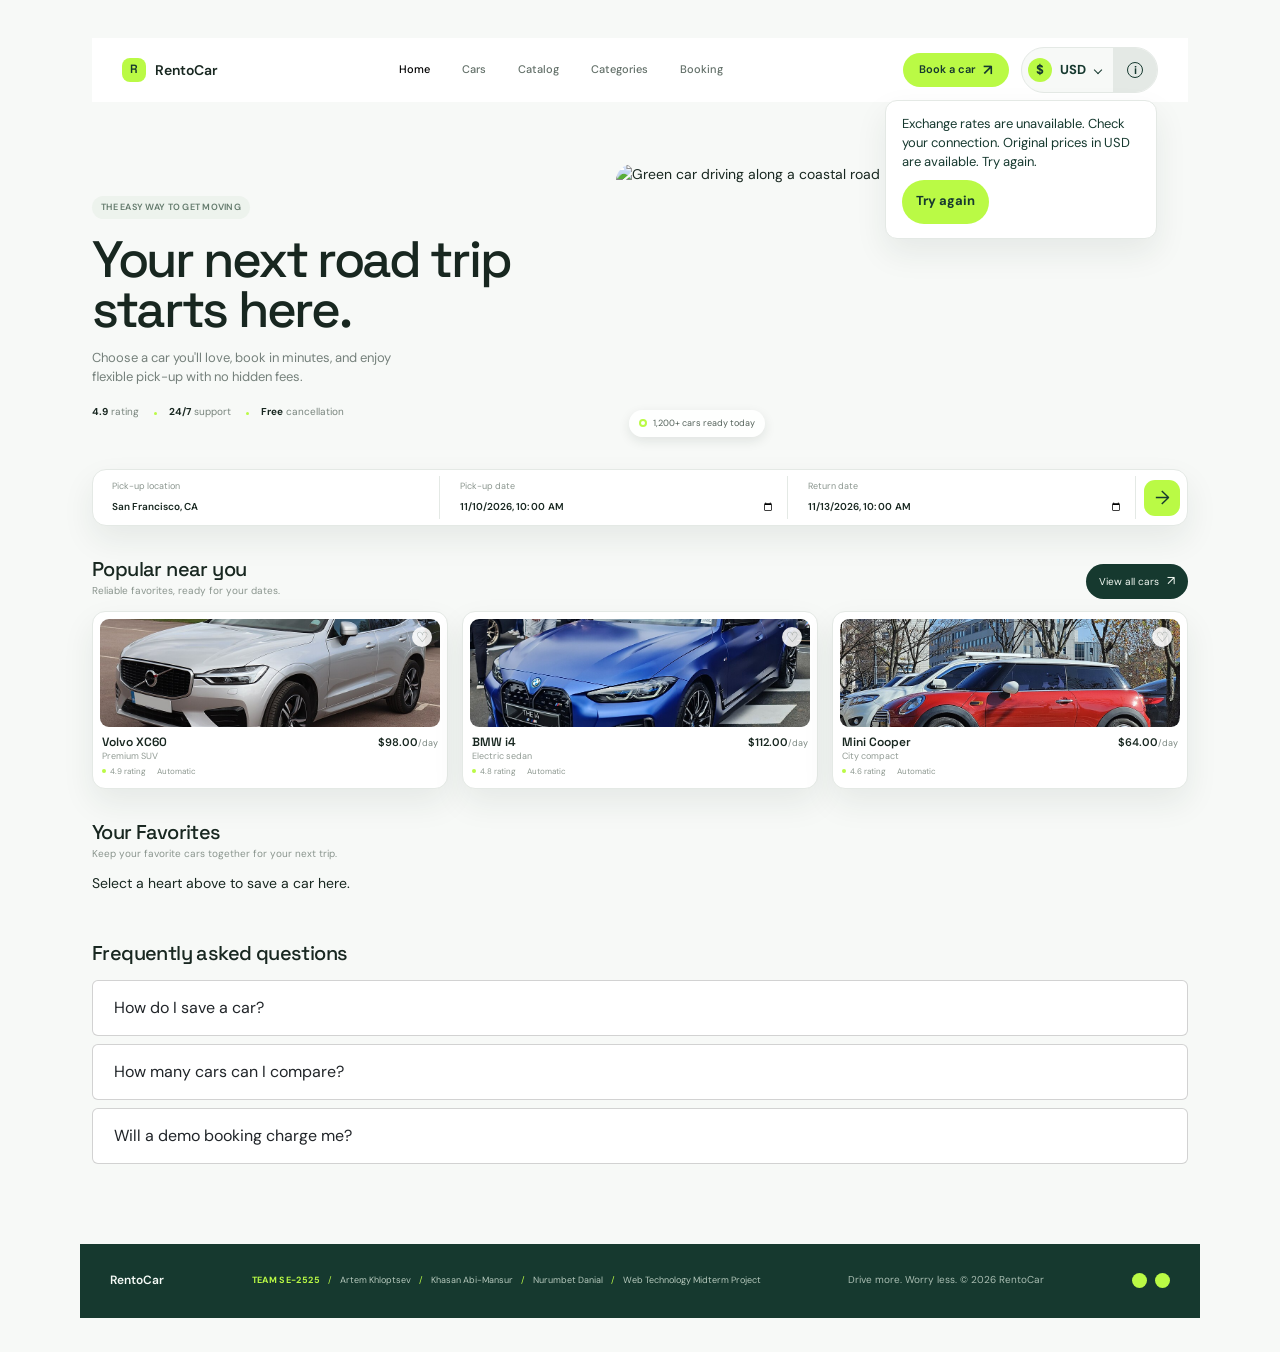
==== commit 263e45ff: "debug" ====
--- a/index.html
+++ b/index.html
@@ -19,7 +19,6 @@
     <link rel="stylesheet" href="assets/css/base.css" />
     <link rel="stylesheet" href="assets/css/home.css" />
     <link rel="stylesheet" href="assets/css/currency.css" />
-    <link rel="stylesheet" href="assets/css/preferences.css" />
   </head>
   <body>
     <header class="site-header">
@@ -31,6 +30,26 @@
             <span class="brand-mark" aria-hidden="true">R</span>
             <span>RentoCar</span>
           </a>
+          <div class="currency-panel" data-currency-panel>
+            <div class="dropdown currency-control">
+              <button class="currency-trigger" id="priceCurrency" type="button" data-bs-toggle="dropdown"
+                aria-label="Price currency (USD)" aria-expanded="false" aria-controls="currencyMenu"
+                aria-describedby="currencyStatus" disabled>
+                <span class="currency-symbol" data-currency-symbol aria-hidden="true">$</span>
+                <span data-currency-code>USD</span>
+              </button>
+              <div class="dropdown-menu currency-menu" id="currencyMenu" role="group" aria-labelledby="currencyMenuTitle">
+                <p class="currency-menu-title" id="currencyMenuTitle">Display currency</p>
+              </div>
+            </div>
+            <details class="currency-details">
+              <summary aria-label="Exchange rate details"><span aria-hidden="true">i</span></summary>
+              <div class="currency-popover">
+                <p class="currency-status" id="currencyStatus" data-currency-status role="status">Original prices are shown in USD.</p>
+                <button class="currency-retry" type="button" data-currency-retry hidden>Try again</button>
+              </div>
+            </details>
+          </div>
           <button
             class="navbar-toggler"
             type="button"
@@ -61,7 +80,6 @@
                 <a class="nav-link" href="booking.html">Booking</a>
               </li>
             </ul>
-            <a class="sign-in" href="booking.html">Sign in</a>
             <a class="button button-primary nav-cta" href="booking.html"
               >Book a car <span aria-hidden="true">&#8599;</span></a
             >
@@ -71,19 +89,6 @@
     </header>
 
     <main>
-      <section class="currency-panel container" data-currency-panel aria-label="Price currency">
-        <div class="currency-control">
-          <label for="priceCurrency">Show prices in</label>
-          <select id="priceCurrency" data-currency-select aria-describedby="currencyStatus">
-            <option value="USD">USD / US Dollar</option>
-            <option value="EUR" disabled>EUR / Euro</option>
-            <option value="GBP" disabled>GBP / British Pound</option>
-          </select>
-        </div>
-        <p class="currency-status" id="currencyStatus" data-currency-status role="status" aria-live="polite" aria-atomic="true">Original prices are shown in USD.</p>
-        <button class="currency-retry" type="button" data-currency-retry hidden>Try again</button>
-      </section>
-
       <section class="hero container" aria-labelledby="hero-title">
         <div class="hero-copy">
           <p class="eyebrow">The easy way to get moving</p>
@@ -340,6 +345,5 @@
     <script src="assets/js/favorites.js"></script>
     <script src="assets/js/jqueryUi.js"></script>
     <script src="assets/js/currencyUi.js"></script>
-      <script src="assets/js/accessibility.js"></script>
-</body>
-</html>+  </body>
+</html>
--- a/assets/css/currency.css
+++ b/assets/css/currency.css
@@ -1,37 +1,261 @@
 .currency-panel {
+  position: relative;
+  display: inline-flex;
+  align-items: center;
+  flex: none;
+  margin-inline-start: 12px;
+  border: 1px solid var(--line);
+  border-radius: 999px;
+  background: var(--paper);
+  color: var(--deep-green);
+  font-size: 0.8125rem;
+}
+
+.currency-panel .currency-control {
+  position: static;
+}
+
+.currency-symbol {
+  display: grid;
+  width: 24px;
+  height: 24px;
+  place-items: center;
+  border-radius: 50%;
+  background: var(--lime);
+  font-weight: 700;
+}
+
+.currency-trigger::after {
+  width: 6px;
+  height: 6px;
+  margin-inline-start: 1px;
+  border: solid currentColor;
+  border-width: 0 1.5px 1.5px 0;
+  transform: rotate(45deg);
+  content: "";
+}
+
+.currency-trigger,
+.currency-details summary {
+  min-height: 44px;
+  color: inherit;
+  cursor: pointer;
+}
+
+.currency-trigger {
   display: flex;
   align-items: center;
-  flex-wrap: wrap;
-  gap: 12px 20px;
-  margin-top: 24px;
-  margin-bottom: 24px;
-  padding: 16px 20px;
-  background: var(--surface, var(--white));
+  gap: 8px;
+  padding: 0 12px 0 6px;
+  border: 0;
+  border-radius: 999px 0 0 999px;
+  background: transparent;
+  font: inherit;
+  font-weight: 700;
+}
+
+.currency-trigger:disabled {
+  opacity: 0.65;
+  cursor: wait;
+}
+
+.currency-details summary {
+  position: relative;
+  display: grid;
+  width: 44px;
+  place-items: center;
+  border-radius: 0 999px 999px 0;
+  list-style: none;
+}
+
+.currency-details summary::-webkit-details-marker {
+  display: none;
+}
+
+.currency-details summary::before {
+  position: absolute;
+  inset-inline-start: 0;
+  height: 18px;
+  border-inline-start: 1px solid var(--line);
+  content: "";
+}
+
+.currency-details summary span {
+  display: grid;
+  width: 16px;
+  height: 16px;
+  place-items: center;
+  border: 1px solid currentColor;
+  border-radius: 50%;
+  font-size: 11px;
+  font-weight: 700;
+  line-height: 1;
+}
+
+.currency-trigger:enabled:hover,
+.currency-trigger[aria-expanded="true"],
+.currency-details summary:hover,
+.currency-details[open] summary {
+  background: var(--line);
+}
+
+.currency-trigger:focus-visible,
+.currency-details summary:focus-visible,
+.currency-retry:focus-visible {
+  outline: 2px solid var(--deep-green);
+  outline-offset: 2px;
+}
+
+.currency-menu.dropdown-menu,
+.currency-popover {
+  position: absolute;
+  z-index: 20;
+  inset-block-start: calc(100% + 8px);
+  inset-inline: auto 0;
+  width: min(17rem, calc(100vw - 68px));
+  margin: 0;
   border: 1px solid var(--line);
   border-radius: 12px;
-}
-
-.currency-control { display: flex; align-items: center; gap: 12px; }
-.currency-control label { font-weight: 600; }
-.currency-control select, .currency-retry {
+  background: var(--white);
+  color: var(--deep-green);
+  box-shadow: var(--shadow);
+}
+
+.currency-menu.dropdown-menu {
+  padding: 6px;
+  font-size: inherit;
+}
+
+.currency-menu-title {
+  margin: 0;
+  padding: 7px 10px;
+  font-weight: 700;
+}
+
+.currency-option.dropdown-item {
+  display: grid;
+  grid-template-columns: 32px 1fr 14px;
+  align-items: center;
+  gap: 10px;
+  min-height: 48px;
+  padding: 5px 10px;
+  border-radius: 8px;
+  color: var(--deep-green);
+  white-space: normal;
+}
+
+.currency-option[aria-pressed="true"],
+.currency-option:enabled:hover,
+.currency-option:focus-visible {
+  background: var(--paper);
+}
+
+.currency-option:focus-visible {
+  outline: 2px solid var(--deep-green);
+  outline-offset: -2px;
+}
+
+.currency-option:disabled {
+  opacity: 0.55;
+}
+
+.currency-option-symbol {
+  display: grid;
+  width: 32px;
+  height: 32px;
+  place-items: center;
+  border-radius: 8px;
+  background: var(--paper);
+  font-size: 1rem;
+  font-weight: 700;
+}
+
+.currency-option[aria-pressed="true"] .currency-option-symbol {
+  background: var(--lime);
+}
+
+.currency-option-label {
+  display: grid;
+}
+
+.currency-option-label span {
+  color: #637069;
+  font-size: 0.75rem;
+}
+
+.currency-option[aria-pressed="true"] .currency-option-check {
+  width: 7px;
+  height: 12px;
+  border: solid currentColor;
+  border-width: 0 2px 2px 0;
+  transform: rotate(45deg);
+}
+
+.currency-popover {
+  padding: 14px 16px;
+}
+
+.currency-status {
+  margin: 0;
+  white-space: pre-line;
+}
+
+.currency-retry {
   min-height: 44px;
-  padding: 8px 12px;
-  border: 1px solid var(--line);
-  border-radius: 8px;
-  color: var(--ink);
-  background: var(--paper);
+  margin-top: 8px;
+  padding: 0 14px;
+  border: 0;
+  border-radius: 999px;
+  background: var(--lime);
+  color: var(--deep-green);
   font: inherit;
-}
-.currency-control select:focus-visible, .currency-retry:focus-visible {
-  outline: 2px solid var(--deep-green);
-  outline-offset: 3px;
-}
-.currency-status { flex: 1 1 280px; margin: 0; color: var(--text-soft, #4b5c53); font-size: 13px; }
-.currency-retry { cursor: pointer; font-weight: 600; }
-.currency-retry:hover { background: var(--lime); }
-.currency-panel [hidden] { display: none; }
-.currency-panel[data-state="error"], .currency-panel[data-state="empty"] { border-color: #a8b5ac; }
-@media (max-width: 575px) {
-  .currency-panel { padding: 16px; }
-  .currency-status { flex-basis: 100%; }
-}
+  font-weight: 700;
+  cursor: pointer;
+}
+
+.currency-retry:hover {
+  background: var(--line);
+}
+
+@media (min-width: 992px) {
+  .currency-panel {
+    order: 1;
+  }
+}
+
+@media (max-width: 991.98px) {
+  .currency-panel {
+    position: static;
+    margin-inline: auto 8px;
+  }
+
+  .currency-panel + .navbar-toggler {
+    width: 44px;
+    height: 44px;
+    padding: 0;
+  }
+
+  .currency-menu.dropdown-menu,
+  .currency-popover {
+    inset-block-start: 100%;
+    inset-inline: auto 16px;
+  }
+}
+
+@media (max-width: 359px) {
+  .site-nav {
+    padding-inline: 12px;
+  }
+
+  .currency-panel {
+    margin-inline-end: 4px;
+  }
+
+  .currency-symbol {
+    display: none;
+  }
+
+  .currency-trigger {
+    padding-inline-start: 11px;
+  }
+}
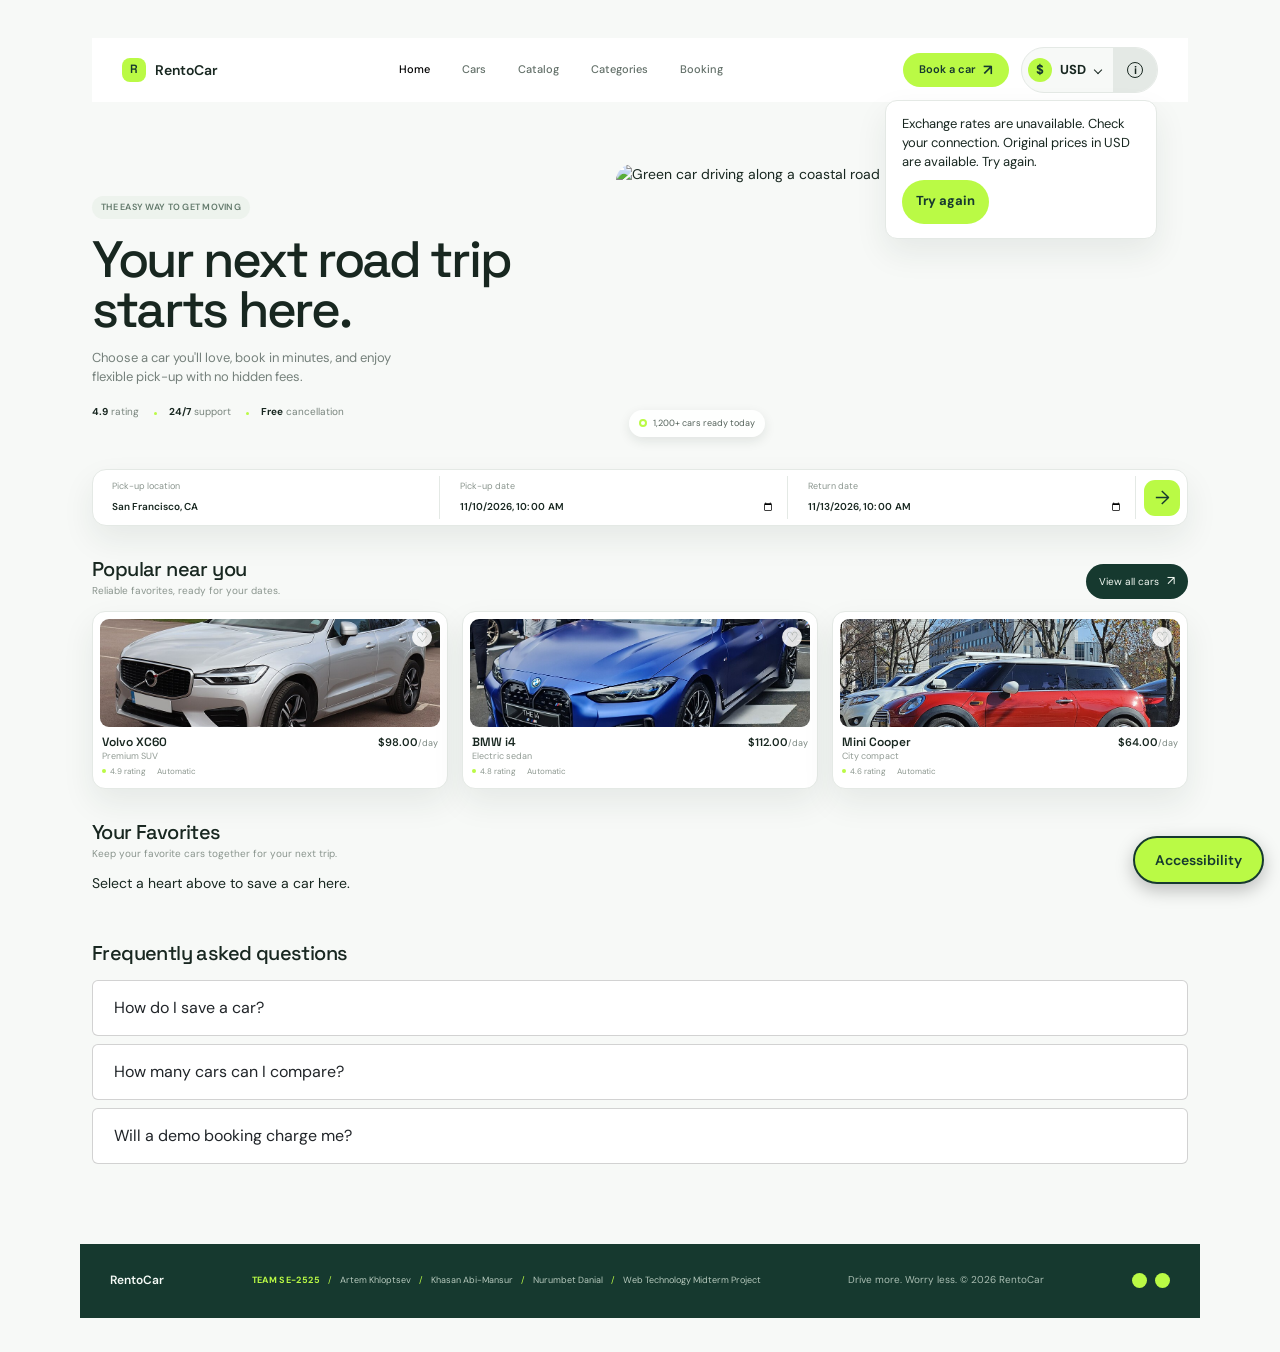
==== commit 7db38a35: "Merge currency selector updates into master" ====
--- a/index.html
+++ b/index.html
@@ -19,6 +19,7 @@
     <link rel="stylesheet" href="assets/css/base.css" />
     <link rel="stylesheet" href="assets/css/home.css" />
     <link rel="stylesheet" href="assets/css/currency.css" />
+    <link rel="stylesheet" href="assets/css/preferences.css" />
   </head>
   <body>
     <header class="site-header">
@@ -345,5 +346,6 @@
     <script src="assets/js/favorites.js"></script>
     <script src="assets/js/jqueryUi.js"></script>
     <script src="assets/js/currencyUi.js"></script>
+    <script src="assets/js/accessibility.js"></script>
   </body>
 </html>
--- a/assets/css/currency.css
+++ b/assets/css/currency.css
@@ -7,7 +7,7 @@
   border: 1px solid var(--line);
   border-radius: 999px;
   background: var(--paper);
-  color: var(--deep-green);
+  color: var(--ink);
   font-size: 0.8125rem;
 }
 
@@ -22,6 +22,7 @@
   place-items: center;
   border-radius: 50%;
   background: var(--lime);
+  color: var(--deep-green);
   font-weight: 700;
 }
 
@@ -96,13 +97,13 @@
 .currency-trigger[aria-expanded="true"],
 .currency-details summary:hover,
 .currency-details[open] summary {
-  background: var(--line);
+  background: var(--tint, var(--line));
 }
 
 .currency-trigger:focus-visible,
 .currency-details summary:focus-visible,
 .currency-retry:focus-visible {
-  outline: 2px solid var(--deep-green);
+  outline: 2px solid var(--focus, var(--deep-green));
   outline-offset: 2px;
 }
 
@@ -112,12 +113,13 @@
   z-index: 20;
   inset-block-start: calc(100% + 8px);
   inset-inline: auto 0;
-  width: min(17rem, calc(100vw - 68px));
+  width: 17rem;
+  min-width: 0;
   margin: 0;
   border: 1px solid var(--line);
   border-radius: 12px;
-  background: var(--white);
-  color: var(--deep-green);
+  background: var(--surface, var(--white));
+  color: var(--ink);
   box-shadow: var(--shadow);
 }
 
@@ -140,18 +142,18 @@
   min-height: 48px;
   padding: 5px 10px;
   border-radius: 8px;
-  color: var(--deep-green);
+  color: var(--ink);
   white-space: normal;
 }
 
 .currency-option[aria-pressed="true"],
 .currency-option:enabled:hover,
 .currency-option:focus-visible {
-  background: var(--paper);
+  background: var(--tint, var(--paper));
 }
 
 .currency-option:focus-visible {
-  outline: 2px solid var(--deep-green);
+  outline: 2px solid var(--focus, var(--deep-green));
   outline-offset: -2px;
 }
 
@@ -172,6 +174,7 @@
 
 .currency-option[aria-pressed="true"] .currency-option-symbol {
   background: var(--lime);
+  color: var(--deep-green);
 }
 
 .currency-option-label {
@@ -179,7 +182,7 @@
 }
 
 .currency-option-label span {
-  color: #637069;
+  color: var(--text-soft, #637069);
   font-size: 0.75rem;
 }
 
@@ -197,6 +200,7 @@
 
 .currency-status {
   margin: 0;
+  color: var(--text-soft, var(--ink));
   white-space: pre-line;
 }
 
@@ -214,7 +218,8 @@
 }
 
 .currency-retry:hover {
-  background: var(--line);
+  background: var(--tint, var(--line));
+  color: var(--ink);
 }
 
 @media (min-width: 992px) {
@@ -239,6 +244,7 @@
   .currency-popover {
     inset-block-start: 100%;
     inset-inline: auto 16px;
+    width: min(17rem, calc(100% - 32px));
   }
 }
 
--- a/assets/css/preferences.css
+++ b/assets/css/preferences.css
@@ -0,0 +1,124 @@
+:root { --focus: #16392f; }
+
+html[data-theme="dark"] {
+  color-scheme: dark;
+  --ink: #e9f0ea;
+  --muted: #a9b7ae;
+  --line: #34443b;
+  --paper: #111a15;
+  --surface: #1a2620;
+  --surface-glass: rgba(26, 38, 32, 0.92);
+  --tint: #24342b;
+  --text-soft: #b4c2b9;
+  --danger: #ff8a80;
+  --focus: #bafa45;
+  --shadow: 0 14px 32px rgba(0, 0, 0, 0.45);
+  --link-accent: #bafa45;
+}
+
+html[data-theme="dark"] :is(.summary-category, .summary-price strong, .trip-change, .filter-reset,
+  .cars-empty, .results-note a, .category-link, .editor-book-link, .table-category, .editor-image .car-category) {
+  color: var(--link-accent);
+}
+
+html[data-theme="dark"] .collection-city { background: #3b3420; }
+html[data-theme="dark"] .collection-weekend { background: #26331f; }
+html[data-theme="dark"] .collection-electric { background: #1f323b; }
+html[data-theme="dark"] .collection-premium { background: #3b2a25; }
+
+html[data-text-size="large"] body { zoom: 1.15; }
+html[data-text-size="xlarge"] body { zoom: 1.3; }
+
+
+:where(a, button, input, select, textarea, summary, [tabindex]):focus-visible {
+  outline: 3px solid var(--focus);
+  outline-offset: 3px;
+}
+
+.skip-link {
+  position: absolute;
+  top: -80px;
+  left: 12px;
+  z-index: 3000;
+  padding: 10px 16px;
+  border-radius: 8px;
+  color: #bafa45;
+  background: #16392f;
+  font-weight: 600;
+}
+.skip-link:focus { top: 12px; outline-color: #bafa45; }
+
+.a11y-toggle {
+  position: fixed;
+  right: 16px;
+  bottom: 16px;
+  z-index: 2000;
+  min-height: 48px;
+  padding: 0 20px;
+  border: 2px solid #16392f;
+  border-radius: 999px;
+  color: #16392f;
+  background: #bafa45;
+  box-shadow: 0 6px 18px rgba(0, 0, 0, 0.25);
+  font: 600 14px "DM Sans", sans-serif;
+  cursor: pointer;
+}
+.a11y-toggle:hover { background: #cdfc78; }
+.a11y-toggle[aria-expanded="true"] { background: #16392f; color: #bafa45; border-color: #bafa45; }
+
+.a11y-panel {
+  position: fixed;
+  right: 16px;
+  bottom: 76px;
+  z-index: 2000;
+  width: min(320px, calc(100vw - 32px));
+  max-height: calc(100vh - 100px);
+  overflow-y: auto;
+  padding: 18px;
+  border: 1px solid var(--line);
+  border-radius: 16px;
+  color: var(--ink);
+  background: var(--surface, #fff);
+  box-shadow: 0 18px 40px rgba(0, 0, 0, 0.28);
+}
+.a11y-panel[hidden] { display: none; }
+.a11y-panel h2 { margin-bottom: 12px; font-size: 18px; font-weight: 500; }
+
+.a11y-group { margin: 0 0 14px; padding: 0; border: 0; min-width: 0; }
+.a11y-group legend { float: none; margin-bottom: 4px; padding: 0; font: 600 13px "DM Sans", sans-serif; color: var(--text-soft, #55635b); }
+.a11y-option {
+  display: flex;
+  align-items: center;
+  gap: 10px;
+  min-height: 44px;
+  padding: 0 10px;
+  border-radius: 10px;
+  cursor: pointer;
+  font-size: 14px;
+}
+.a11y-option:hover { background: var(--tint, #edf3ed); }
+.a11y-option input { width: 20px; height: 20px; margin: 0; accent-color: #16392f; }
+html[data-theme="dark"] .a11y-option input { accent-color: #bafa45; }
+
+.a11y-reset {
+  width: 100%;
+  min-height: 44px;
+  border: 1px solid var(--line);
+  border-radius: 10px;
+  color: var(--ink);
+  background: var(--tint, #edf3ed);
+  font: 600 14px "DM Sans", sans-serif;
+  cursor: pointer;
+}
+.a11y-reset:hover { border-color: var(--focus); }
+.a11y-status { min-height: 20px; margin: 10px 0 0; font-size: 13px; color: var(--text-soft, #4b5c53); }
+.a11y-hint { margin: 6px 0 0; font-size: 12px; color: var(--text-soft, #6f7b74); }
+
+@media (max-width: 575px) {
+  .a11y-toggle { right: 12px; bottom: 12px; }
+  .a11y-panel { right: 12px; bottom: 72px; width: calc(100vw - 24px); }
+}
+
+@media (prefers-reduced-motion: reduce) {
+  html { scroll-behavior: auto; }
+}
